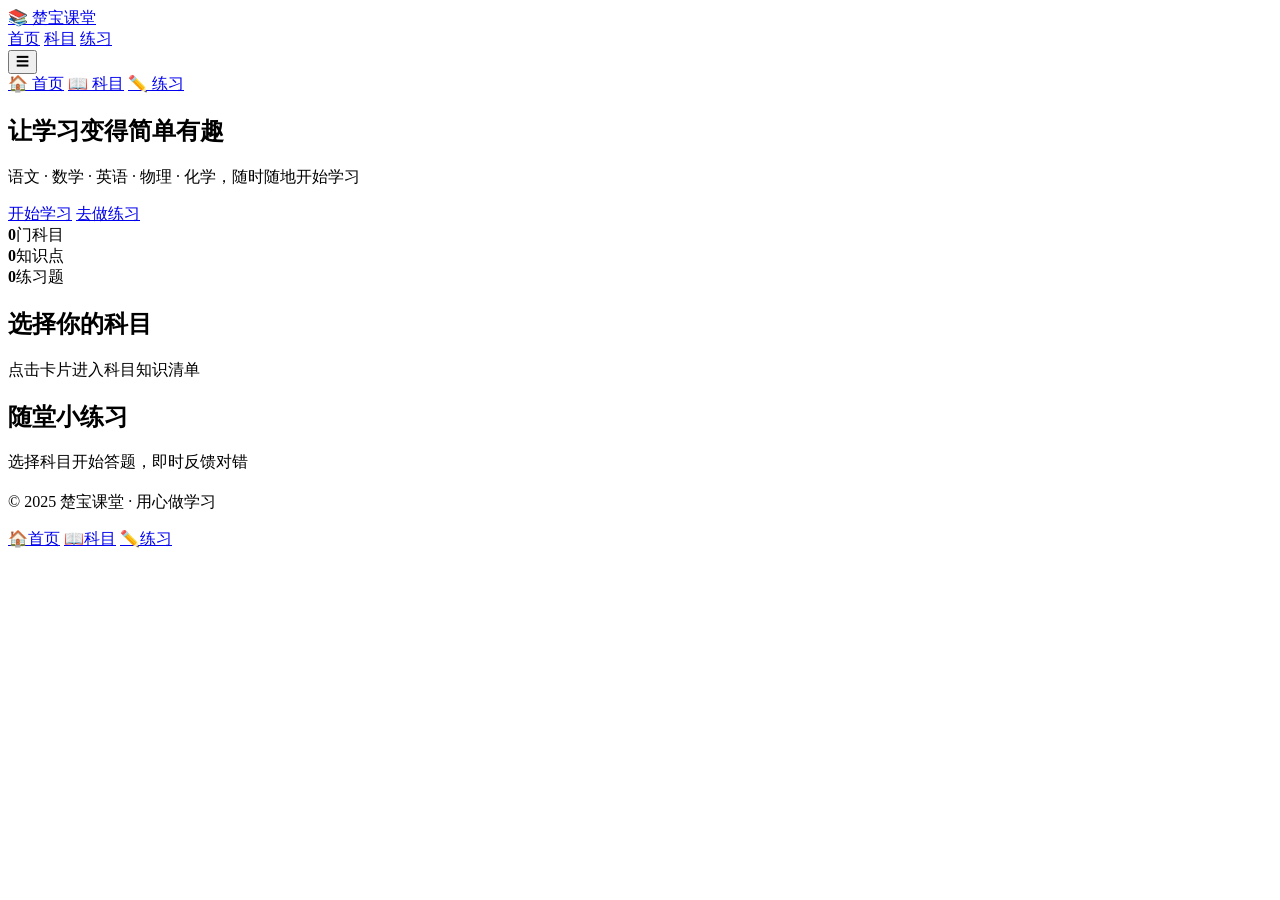
==== index.html @ 9c080ed9 "upload index.html" ====
<!DOCTYPE html>
<html lang="zh-CN">
<head>
  <meta charset="UTF-8" />
  <meta name="viewport" content="width=device-width, initial-scale=1.0" />
  <meta name="description" content="楚宝课堂 —— 随时随地学习的在线学习平台，包含语文、数学、英语等科目" />
  <title>楚宝课堂 · 响应式学习网站</title>
  <link rel="stylesheet" href="css/style.css" />
</head>
<body>
  <!-- 顶部导航 -->
  <header class="header">
    <div class="container header-inner">
      <a class="logo" href="#home">📚 楚宝课堂</a>
      <nav class="nav-desktop">
        <a href="#home">首页</a>
        <a href="#subjects">科目</a>
        <a href="#quiz">练习</a>
      </nav>
      <button class="menu-btn" id="menuBtn" aria-label="打开菜单">☰</button>
    </div>
    <!-- 手机端抽屉菜单 -->
    <nav class="nav-mobile" id="navMobile">
      <a href="#home">🏠 首页</a>
      <a href="#subjects">📖 科目</a>
      <a href="#quiz">✏️ 练习</a>
    </nav>
  </header>

  <main>
    <!-- 首页 Hero -->
    <section class="hero" id="home">
      <div class="container">
        <h1>让学习变得<span class="highlight">简单有趣</span></h1>
        <p class="hero-sub">语文 · 数学 · 英语 · 物理 · 化学，随时随地开始学习</p>
        <div class="hero-actions">
          <a class="btn btn-primary" href="#subjects">开始学习</a>
          <a class="btn btn-outline" href="#quiz">去做练习</a>
        </div>
        <div class="hero-stats">
          <div><strong data-count="5">0</strong><span>门科目</span></div>
          <div><strong data-count="120">0</strong><span>知识点</span></div>
          <div><strong data-count="300">0</strong><span>练习题</span></div>
        </div>
      </div>
    </section>

    <!-- 科目卡片 -->
    <section class="section" id="subjects">
      <div class="container">
        <h2 class="section-title">选择你的科目</h2>
        <p class="section-desc">点击卡片进入科目知识清单</p>
        <div class="grid subjects-grid" id="subjectsGrid"><!-- JS 渲染 --></div>
      </div>
    </section>

    <!-- 练习题 -->
    <section class="section section-alt" id="quiz">
      <div class="container narrow">
        <h2 class="section-title">随堂小练习</h2>
        <p class="section-desc">选择科目开始答题，即时反馈对错</p>

        <div class="quiz-tabs" id="quizTabs"></div>

        <div class="quiz-card" id="quizCard">
          <div class="quiz-progress"><div id="quizProgressBar"></div></div>
          <p class="quiz-counter" id="quizCounter"></p>
          <h3 class="quiz-question" id="quizQuestion"></h3>
          <div class="quiz-options" id="quizOptions"></div>
          <p class="quiz-feedback" id="quizFeedback"></p>
          <button class="btn btn-primary quiz-next" id="quizNext" hidden>下一题 →</button>
        </div>
      </div>
    </section>


  </main>

  <!-- 底部 -->
  <footer class="footer">
    <div class="container">
      <p>© 2025 楚宝课堂 · 用心做学习</p>
    </div>
  </footer>

  <!-- 手机端底部导航 -->
  <nav class="tabbar">
    <a href="#home" class="active"><span>🏠</span>首页</a>
    <a href="#subjects"><span>📖</span>科目</a>
    <a href="#quiz"><span>✏️</span>练习</a>
    
  </nav>

  <script src="js/data.js"></script>
  <script src="js/main.js"></script>
</body>
</html>
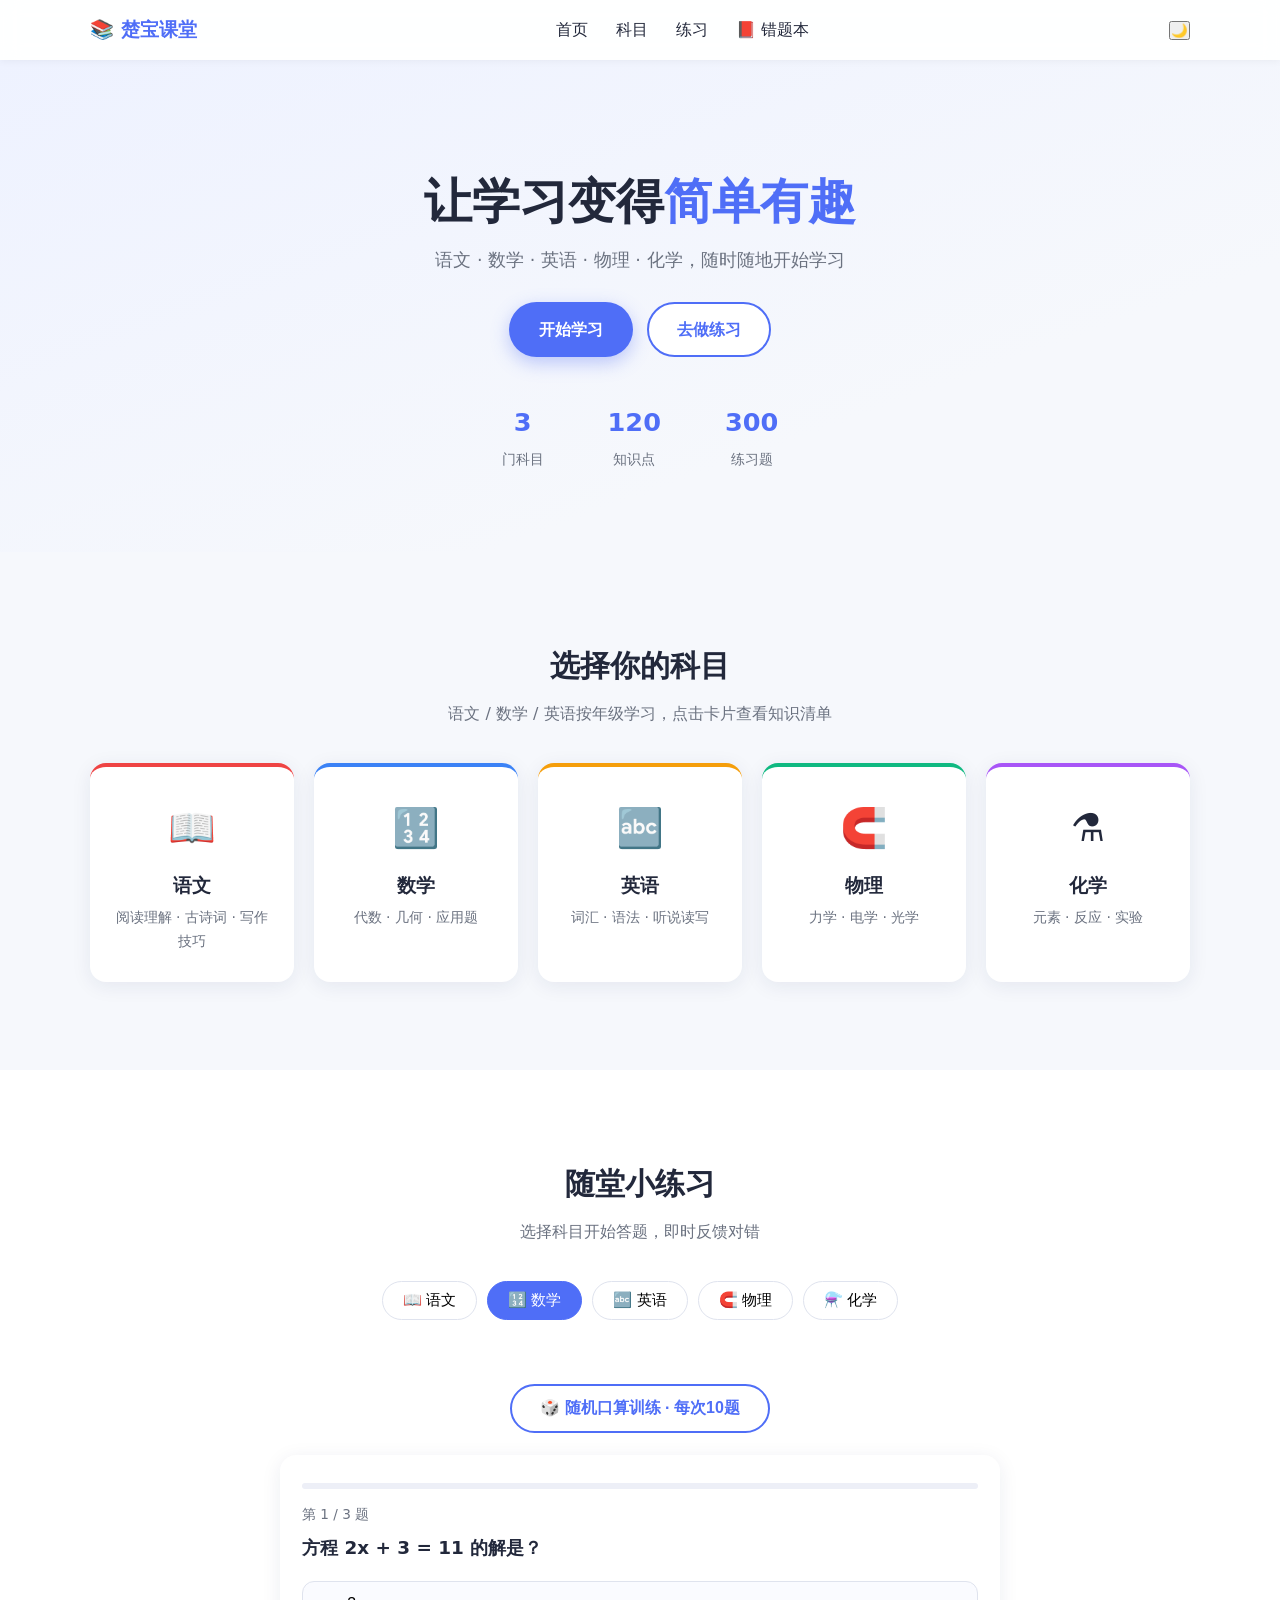
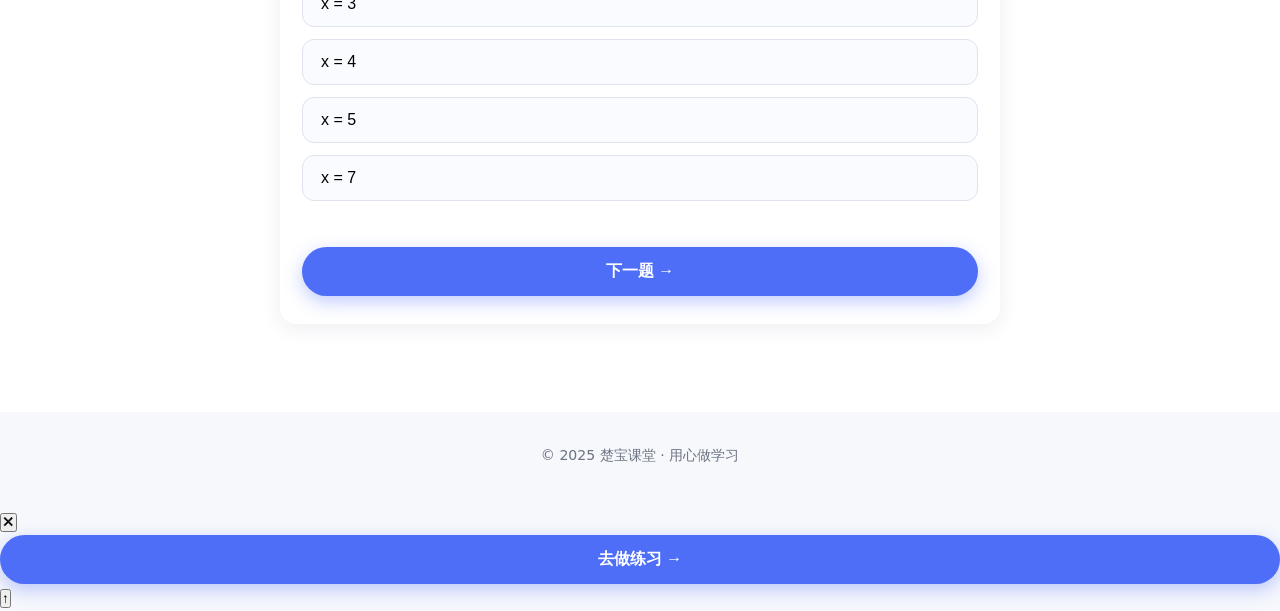
==== commit 71aab641: "update index.html" ====
--- a/index.html
+++ b/index.html
@@ -16,14 +16,19 @@
         <a href="#home">首页</a>
         <a href="#subjects">科目</a>
         <a href="#quiz">练习</a>
+        <a href="wrong.html">📕 错题本</a>
       </nav>
-      <button class="menu-btn" id="menuBtn" aria-label="打开菜单">☰</button>
+      <div class="header-actions">
+        <button class="theme-btn" id="themeBtn" aria-label="切换深色模式">🌙</button>
+        <button class="menu-btn" id="menuBtn" aria-label="打开菜单">☰</button>
+      </div>
     </div>
     <!-- 手机端抽屉菜单 -->
     <nav class="nav-mobile" id="navMobile">
       <a href="#home">🏠 首页</a>
       <a href="#subjects">📖 科目</a>
       <a href="#quiz">✏️ 练习</a>
+      <a href="wrong.html">📕 错题本</a>
     </nav>
   </header>
 
@@ -38,7 +43,7 @@
           <a class="btn btn-outline" href="#quiz">去做练习</a>
         </div>
         <div class="hero-stats">
-          <div><strong data-count="5">0</strong><span>门科目</span></div>
+          <div><strong data-count="3">0</strong><span>门科目</span></div>
           <div><strong data-count="120">0</strong><span>知识点</span></div>
           <div><strong data-count="300">0</strong><span>练习题</span></div>
         </div>
@@ -48,8 +53,8 @@
     <!-- 科目卡片 -->
     <section class="section" id="subjects">
       <div class="container">
-        <h2 class="section-title">选择你的科目</h2>
-        <p class="section-desc">点击卡片进入科目知识清单</p>
+        <h2 class="section-title reveal">选择你的科目</h2>
+        <p class="section-desc reveal">语文 / 数学 / 英语按年级学习，点击卡片查看知识清单</p>
         <div class="grid subjects-grid" id="subjectsGrid"><!-- JS 渲染 --></div>
       </div>
     </section>
@@ -61,6 +66,11 @@
         <p class="section-desc">选择科目开始答题，即时反馈对错</p>
 
         <div class="quiz-tabs" id="quizTabs"></div>
+        <div class="quiz-tabs" id="quizStages" hidden></div>
+        <div class="quiz-tabs" id="quizGrades" hidden></div>
+        <div style="text-align:center;margin:-8px 0 22px">
+          <button class="btn btn-outline" id="drillBtn">🎲 随机口算训练 · 每次10题</button>
+        </div>
 
         <div class="quiz-card" id="quizCard">
           <div class="quiz-progress"><div id="quizProgressBar"></div></div>
@@ -69,6 +79,7 @@
           <div class="quiz-options" id="quizOptions"></div>
           <p class="quiz-feedback" id="quizFeedback"></p>
           <button class="btn btn-primary quiz-next" id="quizNext" hidden>下一题 →</button>
+          <p class="quiz-best"></p>
         </div>
       </div>
     </section>
@@ -83,12 +94,27 @@
     </div>
   </footer>
 
+  <!-- 科目详情弹窗 -->
+  <div class="modal-mask" id="modalMask">
+    <div class="modal" role="dialog" aria-modal="true">
+      <button class="modal-close" id="modalClose" aria-label="关闭">✕</button>
+      <div class="modal-icon" id="modalIcon"></div>
+      <h3 id="modalTitle"></h3>
+      <p class="modal-desc" id="modalDesc"></p>
+      <ul class="point-list" id="modalPoints"></ul>
+      <button class="btn btn-primary" id="modalQuizBtn" style="width:100%">去做练习 →</button>
+    </div>
+  </div>
+
+  <!-- 返回顶部 -->
+  <button class="back-top" id="backTop" aria-label="返回顶部">↑</button>
+
   <!-- 手机端底部导航 -->
   <nav class="tabbar">
     <a href="#home" class="active"><span>🏠</span>首页</a>
     <a href="#subjects"><span>📖</span>科目</a>
     <a href="#quiz"><span>✏️</span>练习</a>
-    
+    <a href="wrong.html"><span>📕</span>错题本</a>
   </nav>
 
   <script src="js/data.js"></script>
--- a/css/style.css
+++ b/css/style.css
@@ -0,0 +1,251 @@
+/* ============ 基础与变量 ============ */
+:root {
+  --primary: #4f6ef7;
+  --primary-dark: #3b55d9;
+  --bg: #f6f8fc;
+  --card: #ffffff;
+  --text: #22283b;
+  --text-light: #6b7280;
+  --radius: 16px;
+  --shadow: 0 4px 20px rgba(30, 41, 90, .08);
+  --tabbar-h: 60px;
+}
+
+* { margin: 0; padding: 0; box-sizing: border-box; }
+
+html { scroll-behavior: smooth; }
+
+body {
+  font-family: "PingFang SC", "Microsoft YaHei", system-ui, sans-serif;
+  background: var(--bg);
+  color: var(--text);
+  line-height: 1.7;
+}
+
+img { max-width: 100%; }
+a { color: inherit; text-decoration: none; }
+
+.container {
+  width: min(1100px, 92%);
+  margin-inline: auto;
+}
+.container.narrow { width: min(720px, 92%); }
+
+/* ============ 头部导航 ============ */
+.header {
+  position: sticky;
+  top: 0;
+  z-index: 100;
+  background: rgba(255, 255, 255, .9);
+  backdrop-filter: blur(10px);
+  box-shadow: 0 1px 8px rgba(0, 0, 0, .05);
+}
+.header-inner {
+  display: flex;
+  align-items: center;
+  justify-content: space-between;
+  height: 60px;
+}
+.logo { font-size: 1.2rem; font-weight: 700; color: var(--primary); }
+
+.nav-desktop { display: none; gap: 28px; }
+.nav-desktop a { font-weight: 500; transition: color .2s; }
+.nav-desktop a:hover { color: var(--primary); }
+
+.menu-btn {
+  display: block;
+  border: none;
+  background: none;
+  font-size: 1.6rem;
+  cursor: pointer;
+  color: var(--text);
+}
+
+.nav-mobile {
+  display: grid;
+  overflow: hidden;
+  max-height: 0;
+  background: #fff;
+  transition: max-height .3s ease;
+}
+.nav-mobile.open { max-height: 240px; border-top: 1px solid #eee; }
+.nav-mobile a { padding: 13px 24px; border-bottom: 1px solid #f2f2f2; }
+
+/* ============ Hero ============ */
+.hero {
+  padding: 72px 0 56px;
+  text-align: center;
+  background: linear-gradient(160deg, #eef2ff 0%, #f6f8fc 70%);
+}
+.hero h1 { font-size: clamp(1.8rem, 5vw, 3rem); line-height: 1.3; }
+.highlight { color: var(--primary); }
+.hero-sub { color: var(--text-light); margin: 14px 0 26px; font-size: clamp(.95rem, 2.5vw, 1.1rem); }
+.hero-actions { display: flex; gap: 14px; justify-content: center; flex-wrap: wrap; }
+
+.hero-stats {
+  display: flex;
+  justify-content: center;
+  gap: clamp(24px, 8vw, 64px);
+  margin-top: 44px;
+}
+.hero-stats strong { display: block; font-size: 1.6rem; color: var(--primary); }
+.hero-stats span { font-size: .85rem; color: var(--text-light); }
+
+/* ============ 按钮 ============ */
+.btn {
+  display: inline-block;
+  padding: 12px 28px;
+  border-radius: 999px;
+  font-weight: 600;
+  border: 2px solid transparent;
+  cursor: pointer;
+  transition: transform .15s, box-shadow .15s, background .2s;
+  font-size: 1rem;
+}
+.btn:hover { transform: translateY(-2px); }
+.btn-primary { background: var(--primary); color: #fff; box-shadow: 0 6px 18px rgba(79, 110, 247, .35); }
+.btn-primary:hover { background: var(--primary-dark); }
+.btn-outline { border-color: var(--primary); color: var(--primary); background: #fff; }
+
+/* ============ 区块通用 ============ */
+.section { padding: 64px 0; }
+.section-alt { background: #fff; }
+.section-title { text-align: center; font-size: clamp(1.4rem, 4vw, 1.9rem); }
+.section-desc { text-align: center; color: var(--text-light); margin: 8px 0 36px; }
+
+/* ============ 科目卡片 ============ */
+.grid { display: grid; gap: 20px; }
+.subjects-grid { grid-template-columns: repeat(auto-fit, minmax(190px, 1fr)); }
+
+.subject-card {
+  background: var(--card);
+  border-radius: var(--radius);
+  box-shadow: var(--shadow);
+  padding: 28px 20px;
+  text-align: center;
+  cursor: pointer;
+  transition: transform .2s, box-shadow .2s;
+  border-top: 4px solid var(--accent, var(--primary));
+}
+.subject-card:hover { transform: translateY(-6px); box-shadow: 0 12px 28px rgba(30, 41, 90, .14); }
+.subject-card .icon { font-size: 2.4rem; }
+.subject-card h3 { margin: 10px 0 4px; }
+.subject-card p { color: var(--text-light); font-size: .88rem; }
+
+/* ============ 练习模块 ============ */
+.quiz-tabs { display: flex; gap: 10px; justify-content: center; flex-wrap: wrap; margin-bottom: 24px; }
+.quiz-tab {
+  padding: 8px 20px;
+  border-radius: 999px;
+  border: 1.5px solid #dfe3ee;
+  background: #fff;
+  cursor: pointer;
+  font-size: .95rem;
+  transition: all .2s;
+}
+.quiz-tab.active { background: var(--primary); border-color: var(--primary); color: #fff; }
+
+.quiz-card {
+  background: var(--card);
+  border-radius: var(--radius);
+  box-shadow: var(--shadow);
+  padding: 28px 22px;
+}
+
+.quiz-progress {
+  height: 6px;
+  border-radius: 99px;
+  background: #edeff7;
+  overflow: hidden;
+  margin-bottom: 14px;
+}
+#quizProgressBar {
+  height: 100%;
+  width: 0;
+  background: var(--primary);
+  border-radius: 99px;
+  transition: width .3s;
+}
+.quiz-counter { font-size: .85rem; color: var(--text-light); margin-bottom: 6px; }
+.quiz-question { font-size: 1.15rem; margin-bottom: 18px; }
+
+.quiz-options { display: grid; gap: 12px; }
+.quiz-option {
+  text-align: left;
+  padding: 13px 18px;
+  border-radius: 12px;
+  border: 1.5px solid #dfe3ee;
+  background: #fafbff;
+  cursor: pointer;
+  font-size: 1rem;
+  transition: all .15s;
+}
+.quiz-option:hover:not(:disabled) { border-color: var(--primary); background: #f0f3ff; }
+.quiz-option.correct { border-color: #22c55e; background: #ecfdf3; }
+.quiz-option.wrong { border-color: #ef4444; background: #fef2f2; }
+.quiz-option:disabled { cursor: default; opacity: .9; }
+
+.quiz-feedback { min-height: 1.6em; margin-top: 14px; font-weight: 600; }
+.quiz-feedback.ok { color: #16a34a; }
+.quiz-feedback.err { color: #dc2626; }
+
+.quiz-next { width: 100%; margin-top: 6px; }
+
+/* ============ 关于 ============ */
+.about-box {
+  background: var(--card);
+  border-radius: var(--radius);
+  box-shadow: var(--shadow);
+  padding: 32px 24px;
+}
+.feature-list { list-style: none; margin-top: 16px; display: grid; gap: 10px; }
+code { background: #f0f3ff; padding: 2px 6px; border-radius: 6px; font-size: .9em; }
+
+/* ============ 页脚 & 底部标签栏 ============ */
+.footer {
+  text-align: center;
+  color: var(--text-light);
+  padding: 32px 0 calc(32px + var(--tabbar-h));
+  font-size: .88rem;
+}
+
+.tabbar {
+  position: fixed;
+  bottom: 0;
+  left: 0;
+  right: 0;
+  height: var(--tabbar-h);
+  background: rgba(255, 255, 255, .95);
+  backdrop-filter: blur(10px);
+  border-top: 1px solid #eee;
+  display: flex;
+  z-index: 100;
+}
+.tabbar a {
+  flex: 1;
+  display: flex;
+  flex-direction: column;
+  align-items: center;
+  justify-content: center;
+  gap: 2px;
+  font-size: .68rem;
+  color: var(--text-light);
+}
+.tabbar a span { font-size: 1.25rem; }
+.tabbar a.active { color: var(--primary); font-weight: 600; }
+
+/* ============ 响应式断点 ============ */
+@media (min-width: 768px) {
+  .nav-desktop { display: flex; }
+  .menu-btn { display: none; }
+  .nav-mobile { display: none; }
+  .section { padding: 88px 0; }
+  .hero { padding: 110px 0 80px; }
+  .footer { padding-bottom: 40px; }
+  .tabbar { display: none; }
+}
+
+@media (prefers-reduced-motion: reduce) {
+  * { animation: none !important; transition: none !important; }
+  html { scroll-behavior: auto; }
+}
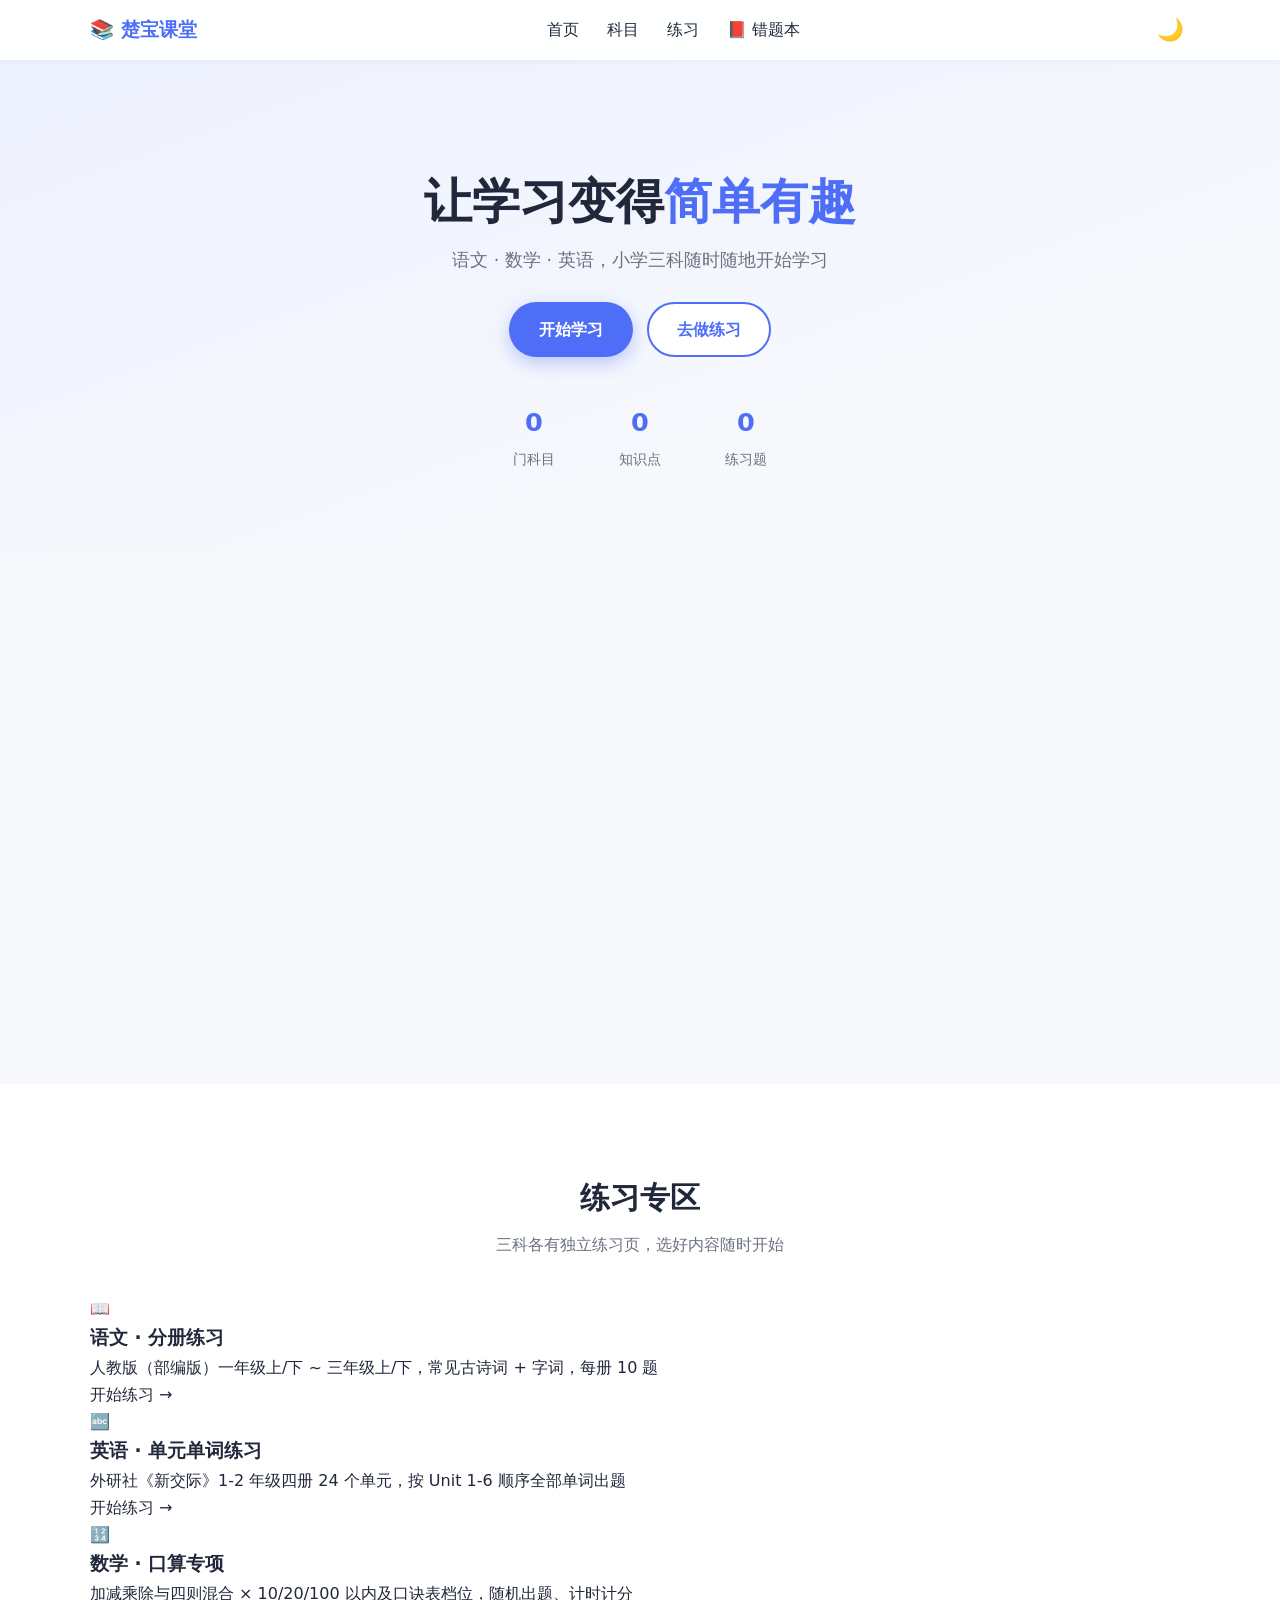
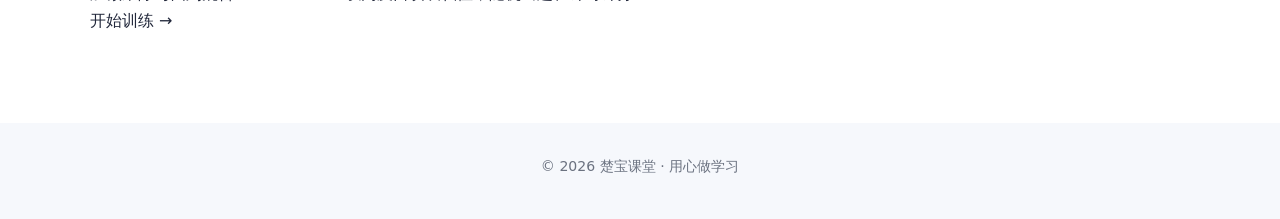
==== commit 6b76559e: "update index.html" ====
--- a/index.html
+++ b/index.html
@@ -3,8 +3,15 @@
 <head>
   <meta charset="UTF-8" />
   <meta name="viewport" content="width=device-width, initial-scale=1.0" />
-  <meta name="description" content="楚宝课堂 —— 随时随地学习的在线学习平台，包含语文、数学、英语等科目" />
-  <title>楚宝课堂 · 响应式学习网站</title>
+  <meta name="description" content="楚宝课堂 —— 小学语数英在线学习平台，分年级知识清单 + 随堂练习 + 随机口算 + 错题本，随时随地开始学习" />
+  <meta name="theme-color" content="#4f6ef7" />
+  <link rel="canonical" href="https://dingyushun103-eng.github.io/chubao-classroom/" />
+  <meta property="og:title" content="楚宝课堂 · 小学语数英学习平台" />
+  <meta property="og:description" content="分年级知识清单、随堂练习、随机口算训练与错题本，随时随地开始学习" />
+  <meta property="og:type" content="website" />
+  <meta property="og:url" content="https://dingyushun103-eng.github.io/chubao-classroom/" />
+  <link rel="icon" href="data:image/svg+xml,%3Csvg xmlns='http://www.w3.org/2000/svg' viewBox='0 0 100 100'%3E%3Ctext y='0.9em' font-size='90'%3E%F0%9F%93%9A%3C/text%3E%3C/svg%3E" />
+  <title>楚宝课堂 · 小学语数英在线学习平台</title>
   <link rel="stylesheet" href="css/style.css" />
 </head>
 <body>
@@ -37,15 +44,15 @@
     <section class="hero" id="home">
       <div class="container">
         <h1>让学习变得<span class="highlight">简单有趣</span></h1>
-        <p class="hero-sub">语文 · 数学 · 英语 · 物理 · 化学，随时随地开始学习</p>
+        <p class="hero-sub">语文 · 数学 · 英语，小学三科随时随地开始学习</p>
         <div class="hero-actions">
           <a class="btn btn-primary" href="#subjects">开始学习</a>
           <a class="btn btn-outline" href="#quiz">去做练习</a>
         </div>
         <div class="hero-stats">
-          <div><strong data-count="3">0</strong><span>门科目</span></div>
-          <div><strong data-count="120">0</strong><span>知识点</span></div>
-          <div><strong data-count="300">0</strong><span>练习题</span></div>
+          <div><strong id="statSubjects" data-count="0">0</strong><span>门科目</span></div>
+          <div><strong id="statPoints" data-count="0">0</strong><span>知识点</span></div>
+          <div><strong id="statQuestions" data-count="0">0</strong><span>练习题</span></div>
         </div>
       </div>
     </section>
@@ -59,27 +66,31 @@
       </div>
     </section>
 
-    <!-- 练习题 -->
+    <!-- 练习区：三科独立练习页入口 -->
     <section class="section section-alt" id="quiz">
-      <div class="container narrow">
-        <h2 class="section-title">随堂小练习</h2>
-        <p class="section-desc">选择科目开始答题，即时反馈对错</p>
+      <div class="container">
+        <h2 class="section-title">练习专区</h2>
+        <p class="section-desc">三科各有独立练习页，选好内容随时开始</p>
 
-        <div class="quiz-tabs" id="quizTabs"></div>
-        <div class="quiz-tabs" id="quizStages" hidden></div>
-        <div class="quiz-tabs" id="quizGrades" hidden></div>
-        <div style="text-align:center;margin:-8px 0 22px">
-          <button class="btn btn-outline" id="drillBtn">🎲 随机口算训练 · 每次10题</button>
-        </div>
-
-        <div class="quiz-card" id="quizCard">
-          <div class="quiz-progress"><div id="quizProgressBar"></div></div>
-          <p class="quiz-counter" id="quizCounter"></p>
-          <h3 class="quiz-question" id="quizQuestion"></h3>
-          <div class="quiz-options" id="quizOptions"></div>
-          <p class="quiz-feedback" id="quizFeedback"></p>
-          <button class="btn btn-primary quiz-next" id="quizNext" hidden>下一题 →</button>
-          <p class="quiz-best"></p>
+        <div class="practice-entries">
+          <a class="practice-entry" href="practice.html?subject=chinese" style="--accent:#ef4444">
+            <div class="icon">📖</div>
+            <h3>语文 · 分册练习</h3>
+            <p>人教版（部编版）一年级上/下 ~ 三年级上/下，常见古诗词 + 字词，每册 10 题</p>
+            <span class="go">开始练习 →</span>
+          </a>
+          <a class="practice-entry" href="practice.html?subject=english" style="--accent:#f59e0b">
+            <div class="icon">🔤</div>
+            <h3>英语 · 单元单词练习</h3>
+            <p>外研社《新交际》1-2 年级四册 24 个单元，按 Unit 1-6 顺序全部单词出题</p>
+            <span class="go">开始练习 →</span>
+          </a>
+          <a class="practice-entry" href="drill.html" style="--accent:#3b82f6">
+            <div class="icon">🔢</div>
+            <h3>数学 · 口算专项</h3>
+            <p>加减乘除与四则混合 × 10/20/100 以内及口诀表档位，随机出题、计时计分</p>
+            <span class="go">开始训练 →</span>
+          </a>
         </div>
       </div>
     </section>
@@ -90,21 +101,9 @@
   <!-- 底部 -->
   <footer class="footer">
     <div class="container">
-      <p>© 2025 楚宝课堂 · 用心做学习</p>
+      <p>© 2026 楚宝课堂 · 用心做学习</p>
     </div>
   </footer>
-
-  <!-- 科目详情弹窗 -->
-  <div class="modal-mask" id="modalMask">
-    <div class="modal" role="dialog" aria-modal="true">
-      <button class="modal-close" id="modalClose" aria-label="关闭">✕</button>
-      <div class="modal-icon" id="modalIcon"></div>
-      <h3 id="modalTitle"></h3>
-      <p class="modal-desc" id="modalDesc"></p>
-      <ul class="point-list" id="modalPoints"></ul>
-      <button class="btn btn-primary" id="modalQuizBtn" style="width:100%">去做练习 →</button>
-    </div>
-  </div>
 
   <!-- 返回顶部 -->
   <button class="back-top" id="backTop" aria-label="返回顶部">↑</button>
--- a/css/style.css
+++ b/css/style.css
@@ -13,6 +13,36 @@
 
 * { margin: 0; padding: 0; box-sizing: border-box; }
 
+/* ============ 深色模式 ============ */
+body.dark {
+  --bg: #10131c;
+  --card: #1a1f2e;
+  --text: #e6e9f2;
+  --text-light: #9aa1b5;
+  --shadow: 0 4px 20px rgba(0, 0, 0, .45);
+}
+body.dark .header { background: rgba(16, 19, 28, .88); box-shadow: 0 1px 8px rgba(0, 0, 0, .3); }
+body.dark .hero { background: linear-gradient(160deg, #171c30 0%, #10131c 70%); }
+body.dark .section-alt { background: #141826; }
+body.dark .nav-mobile { background: #1a1f2e; }
+body.dark .nav-mobile a { border-color: #262c40; }
+body.dark .quiz-tab { background: var(--card); border-color: #333b55; color: var(--text); }
+body.dark .quiz-option { background: #20263a; border-color: #333b55; color: var(--text); }
+body.dark .quiz-option:hover:not(:disabled) { background: #263052; }
+body.dark code { background: #263052; }
+
+/* 主题切换按钮 */
+.theme-btn {
+  border: none;
+  background: none;
+  font-size: 1.35rem;
+  cursor: pointer;
+  padding: 4px 6px;
+  border-radius: 10px;
+  transition: background .2s;
+}
+.theme-btn:hover { background: rgba(79, 110, 247, .12); }
+
 html { scroll-behavior: smooth; }
 
 body {
@@ -52,6 +82,8 @@
 .nav-desktop a { font-weight: 500; transition: color .2s; }
 .nav-desktop a:hover { color: var(--primary); }
 
+.header-actions { display: flex; align-items: center; gap: 6px; }
+
 .menu-btn {
   display: block;
   border: none;
@@ -132,6 +164,92 @@
 .subject-card h3 { margin: 10px 0 4px; }
 .subject-card p { color: var(--text-light); font-size: .88rem; }
 
+/* 知识点标签 */
+.subject-card .tags { display: flex; flex-wrap: wrap; gap: 6px; justify-content: center; margin-top: 14px; }
+.subject-card .tag {
+  font-size: .72rem;
+  color: var(--accent, var(--primary));
+  background: color-mix(in srgb, var(--accent, var(--primary)) 12%, transparent);
+  padding: 2px 10px;
+  border-radius: 99px;
+}
+
+/* ============ 弹窗 ============ */
+.modal-mask {
+  position: fixed;
+  inset: 0;
+  z-index: 200;
+  background: rgba(15, 18, 30, .55);
+  backdrop-filter: blur(4px);
+  display: flex;
+  align-items: center;
+  justify-content: center;
+  padding: 20px;
+  opacity: 0;
+  pointer-events: none;
+  transition: opacity .25s;
+}
+.modal-mask.open { opacity: 1; pointer-events: auto; }
+.modal {
+  background: var(--card);
+  color: var(--text);
+  border-radius: var(--radius);
+  max-width: 480px;
+  width: 100%;
+  padding: 30px 26px;
+  transform: translateY(24px) scale(.97);
+  transition: transform .25s;
+  box-shadow: 0 20px 60px rgba(0, 0, 0, .3);
+  border-top: 5px solid var(--accent, var(--primary));
+}
+.modal-mask.open .modal { transform: none; }
+.modal .modal-icon { font-size: 2.6rem; text-align: center; }
+.modal h3 { text-align: center; font-size: 1.4rem; margin: 8px 0 4px; }
+.modal .modal-desc { text-align: center; color: var(--text-light); font-size: .92rem; }
+.modal ul.point-list { list-style: none; margin: 20px 0 24px; display: grid; gap: 10px; }
+.modal ul.point-list li {
+  background: color-mix(in srgb, var(--accent, var(--primary)) 8%, transparent);
+  border-radius: 10px;
+  padding: 10px 14px;
+  font-size: .95rem;
+}
+.modal .modal-close {
+  position: absolute;
+  top: 10px; right: 14px;
+  border: none; background: none;
+  font-size: 1.5rem;
+  cursor: pointer;
+  color: var(--text-light);
+}
+.modal { position: relative; }
+
+/* ============ 滚动渐入 ============ */
+.reveal { opacity: 0; transform: translateY(26px); transition: opacity .6s ease, transform .6s ease; }
+.reveal.visible { opacity: 1; transform: none; }
+
+/* ============ 返回顶部 ============ */
+.back-top {
+  position: fixed;
+  right: 18px;
+  bottom: calc(var(--tabbar-h) + 18px);
+  width: 44px;
+  height: 44px;
+  border-radius: 50%;
+  border: none;
+  background: var(--primary);
+  color: #fff;
+  font-size: 1.2rem;
+  cursor: pointer;
+  box-shadow: 0 6px 18px rgba(79, 110, 247, .4);
+  opacity: 0;
+  pointer-events: none;
+  transform: translateY(10px);
+  transition: all .25s;
+  z-index: 90;
+}
+.back-top.show { opacity: 1; pointer-events: auto; transform: none; }
+@media (min-width: 768px) { .back-top { bottom: 24px; } }
+
 /* ============ 练习模块 ============ */
 .quiz-tabs { display: flex; gap: 10px; justify-content: center; flex-wrap: wrap; margin-bottom: 24px; }
 .quiz-tab {
@@ -191,6 +309,16 @@
 
 .quiz-next { width: 100%; margin-top: 6px; }
 
+#quizStages { margin-top: -12px; margin-bottom: 20px; }
+#quizStages .stage-subtab { font-size: .85rem; padding: 6px 18px; }
+
+.quiz-best {
+  text-align: center;
+  font-size: .85rem;
+  color: var(--text-light);
+  margin-top: 14px;
+}
+
 /* ============ 关于 ============ */
 .about-box {
   background: var(--card);
@@ -208,6 +336,7 @@
   padding: 32px 0 calc(32px + var(--tabbar-h));
   font-size: .88rem;
 }
+.footer.no-tabbar { padding-bottom: 32px; }
 
 .tabbar {
   position: fixed;
